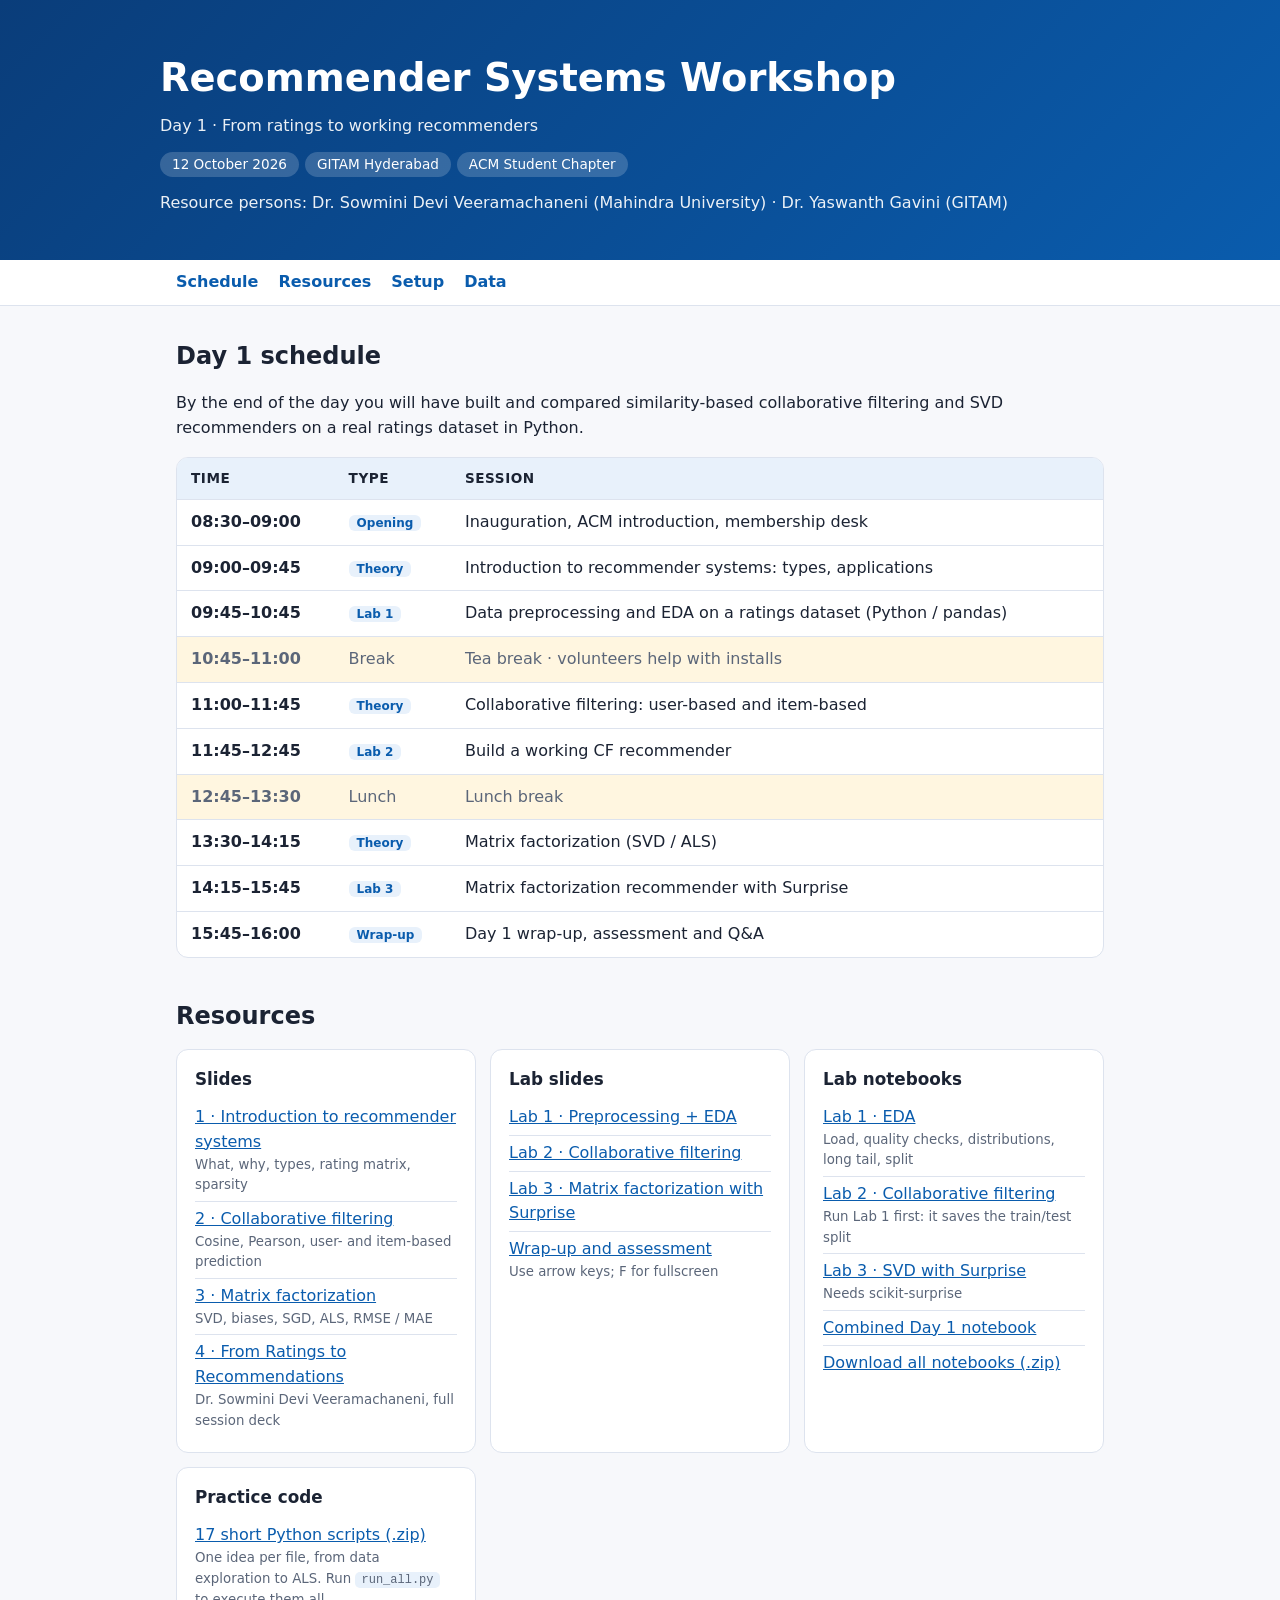
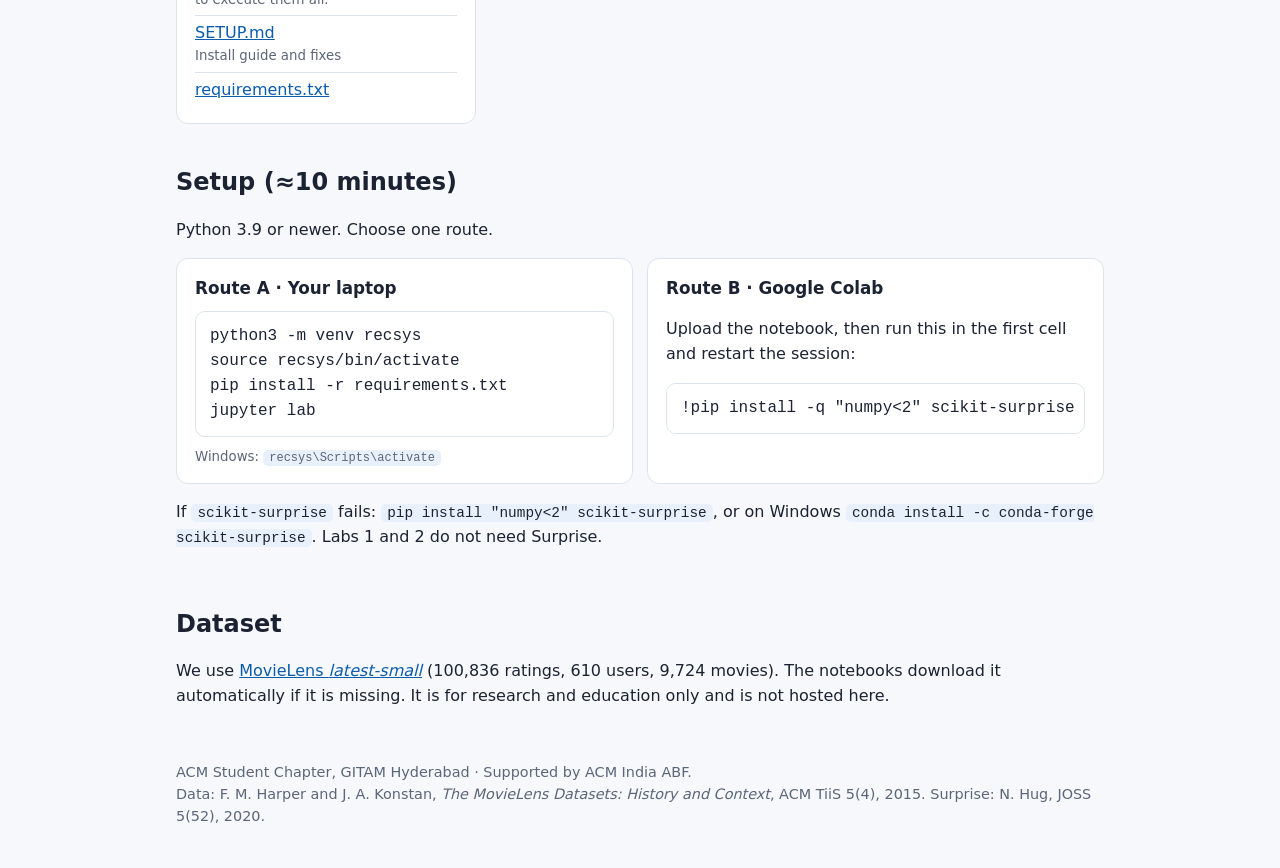
==== index.html @ 69b811d4 "Recommender Systems Workshop Day 1 site Co-Authored-By: Claude Sonnet 5.5 <noreply@anthropic.com>" ====
<!doctype html>
<html lang="en">
<head>
<meta charset="utf-8">
<meta name="viewport" content="width=device-width, initial-scale=1">
<title>Recommender Systems Workshop · Day 1</title>
<style>
:root{--bg:#f7f8fb;--card:#fff;--ink:#1b2333;--mute:#5b6679;--acc:#0a5cad;--acc2:#e8f1fb;--line:#dde3ee;--brk:#fff6e0}
@media (prefers-color-scheme:dark){:root{--bg:#0f1420;--card:#171e2e;--ink:#e8ecf4;--mute:#9aa6bc;--acc:#6db1ff;--acc2:#1a2a44;--line:#2a3550;--brk:#2b2614}}
*{box-sizing:border-box}
body{margin:0;background:var(--bg);color:var(--ink);font:16px/1.55 system-ui,-apple-system,Segoe UI,Roboto,sans-serif}
header{background:linear-gradient(135deg,#0a3d7a,#0a5cad);color:#fff;padding:48px 16px 40px}
.w{max-width:960px;margin:0 auto;padding:0 16px}
header .w{padding:0}
h1{margin:0 0 6px;font-size:clamp(1.6rem,4vw,2.4rem)}
header p{margin:4px 0;opacity:.92}
.pill{display:inline-block;background:rgba(255,255,255,.18);border-radius:99px;padding:2px 12px;font-size:.85rem;margin:10px 6px 0 0}
nav{position:sticky;top:0;background:var(--card);border-bottom:1px solid var(--line);z-index:5}
nav .w{display:flex;gap:20px;padding:10px 16px;overflow-x:auto}
nav a{color:var(--acc);text-decoration:none;font-weight:600;white-space:nowrap}
section{padding:32px 0 8px}
h2{margin:0 0 14px;font-size:1.5rem}
.tw{overflow-x:auto;background:var(--card);border:1px solid var(--line);border-radius:12px}
table{border-collapse:collapse;width:100%;min-width:620px}
th,td{text-align:left;padding:10px 14px;border-bottom:1px solid var(--line);vertical-align:top}
th{background:var(--acc2);font-size:.85rem;text-transform:uppercase;letter-spacing:.04em}
tr:last-child td{border-bottom:0}
td.t{white-space:nowrap;font-variant-numeric:tabular-nums;font-weight:600}
tr.brk td{background:var(--brk);color:var(--mute)}
.tag{font-size:.75rem;border-radius:6px;padding:1px 8px;background:var(--acc2);color:var(--acc);font-weight:600;white-space:nowrap}
.grid{display:grid;grid-template-columns:repeat(auto-fit,minmax(270px,1fr));gap:14px}
.card{background:var(--card);border:1px solid var(--line);border-radius:12px;padding:16px 18px}
.card h3{margin:0 0 8px;font-size:1.05rem}
.card ul{margin:0;padding-left:0;list-style:none}
.card li{padding:5px 0;border-top:1px solid var(--line)}
.card li:first-child{border-top:0}
.card small{color:var(--mute);display:block}
a{color:var(--acc)}
code{background:var(--acc2);padding:1px 6px;border-radius:5px;font-size:.9em}
pre{background:var(--card);border:1px solid var(--line);border-radius:10px;padding:12px 14px;overflow-x:auto;margin:10px 0}
footer{padding:28px 16px 40px;color:var(--mute);font-size:.9rem}
</style>
</head>
<body>
<header><div class="w">
  <h1>Recommender Systems Workshop</h1>
  <p>Day 1 · From ratings to working recommenders</p>
  <span class="pill">12 October 2026</span><span class="pill">GITAM Hyderabad</span><span class="pill">ACM Student Chapter</span>
  <p style="margin-top:14px">Resource persons: Dr. Sowmini Devi Veeramachaneni (Mahindra University) · Dr. Yaswanth Gavini (GITAM)</p>
</div></header>
<nav><div class="w"><a href="#schedule">Schedule</a><a href="#resources">Resources</a><a href="#setup">Setup</a><a href="#data">Data</a></div></nav>

<main class="w">
<section id="schedule">
  <h2>Day 1 schedule</h2>
  <p>By the end of the day you will have built and compared similarity-based collaborative filtering and SVD recommenders on a real ratings dataset in Python.</p>
  <div class="tw"><table>
    <tr><th>Time</th><th>Type</th><th>Session</th></tr>
    <tr><td class="t">08:30–09:00</td><td><span class="tag">Opening</span></td><td>Inauguration, ACM introduction, membership desk</td></tr>
    <tr><td class="t">09:00–09:45</td><td><span class="tag">Theory</span></td><td>Introduction to recommender systems: types, applications</td></tr>
    <tr><td class="t">09:45–10:45</td><td><span class="tag">Lab 1</span></td><td>Data preprocessing and EDA on a ratings dataset (Python / pandas)</td></tr>
    <tr class="brk"><td class="t">10:45–11:00</td><td>Break</td><td>Tea break · volunteers help with installs</td></tr>
    <tr><td class="t">11:00–11:45</td><td><span class="tag">Theory</span></td><td>Collaborative filtering: user-based and item-based</td></tr>
    <tr><td class="t">11:45–12:45</td><td><span class="tag">Lab 2</span></td><td>Build a working CF recommender</td></tr>
    <tr class="brk"><td class="t">12:45–13:30</td><td>Lunch</td><td>Lunch break</td></tr>
    <tr><td class="t">13:30–14:15</td><td><span class="tag">Theory</span></td><td>Matrix factorization (SVD / ALS)</td></tr>
    <tr><td class="t">14:15–15:45</td><td><span class="tag">Lab 3</span></td><td>Matrix factorization recommender with Surprise</td></tr>
    <tr><td class="t">15:45–16:00</td><td><span class="tag">Wrap-up</span></td><td>Day 1 wrap-up, assessment and Q&amp;A</td></tr>
  </table></div>
</section>

<section id="resources">
  <h2>Resources</h2>
  <div class="grid">
    <div class="card"><h3>Slides</h3><ul>
      <li><a href="resources/theory/01_intro_recsys.pdf">1 · Introduction to recommender systems</a><small>What, why, types, rating matrix, sparsity</small></li>
      <li><a href="resources/theory/02_collaborative_filtering.pdf">2 · Collaborative filtering</a><small>Cosine, Pearson, user- and item-based prediction</small></li>
      <li><a href="resources/theory/03_matrix_factorization.pdf">3 · Matrix factorization</a><small>SVD, biases, SGD, ALS, RMSE / MAE</small></li>
      <li><a href="resources/theory/04_Ratings_to_Recommendations_Sowmini.pdf">4 · From Ratings to Recommendations</a><small>Dr. Sowmini Devi Veeramachaneni, full session deck</small></li>
    </ul></div>
    <div class="card"><h3>Lab slides</h3><ul>
      <li><a href="labs/lab1.html">Lab 1 · Preprocessing + EDA</a></li>
      <li><a href="labs/lab2.html">Lab 2 · Collaborative filtering</a></li>
      <li><a href="labs/lab3.html">Lab 3 · Matrix factorization with Surprise</a></li>
      <li><a href="labs/wrapup.html">Wrap-up and assessment</a><small>Use arrow keys; F for fullscreen</small></li>
    </ul></div>
    <div class="card"><h3>Lab notebooks</h3><ul>
      <li><a href="resources/notebooks/Lab1_EDA.ipynb">Lab 1 · EDA</a><small>Load, quality checks, distributions, long tail, split</small></li>
      <li><a href="resources/notebooks/Lab2_Collaborative_Filtering.ipynb">Lab 2 · Collaborative filtering</a><small>Run Lab 1 first: it saves the train/test split</small></li>
      <li><a href="resources/notebooks/Lab3_Matrix_Factorization_SVD.ipynb">Lab 3 · SVD with Surprise</a><small>Needs scikit-surprise</small></li>
      <li><a href="resources/notebooks/Day1_Recommender.ipynb">Combined Day 1 notebook</a></li>
      <li><a href="resources/notebooks/student_notebooks.zip">Download all notebooks (.zip)</a></li>
    </ul></div>
    <div class="card"><h3>Practice code</h3><ul>
      <li><a href="resources/code/recsys_simple_code.zip">17 short Python scripts (.zip)</a><small>One idea per file, from data exploration to ALS. Run <code>run_all.py</code> to execute them all.</small></li>
      <li><a href="resources/SETUP.md">SETUP.md</a><small>Install guide and fixes</small></li>
      <li><a href="resources/requirements.txt">requirements.txt</a></li>
    </ul></div>
  </div>
</section>

<section id="setup">
  <h2>Setup (≈10 minutes)</h2>
  <p>Python 3.9 or newer. Choose one route.</p>
  <div class="grid">
    <div class="card"><h3>Route A · Your laptop</h3>
<pre>python3 -m venv recsys
source recsys/bin/activate
pip install -r requirements.txt
jupyter lab</pre>
      <small>Windows: <code>recsys\Scripts\activate</code></small></div>
    <div class="card"><h3>Route B · Google Colab</h3>
      <p>Upload the notebook, then run this in the first cell and restart the session:</p>
<pre>!pip install -q "numpy&lt;2" scikit-surprise</pre></div>
  </div>
  <p>If <code>scikit-surprise</code> fails: <code>pip install "numpy&lt;2" scikit-surprise</code>, or on Windows <code>conda install -c conda-forge scikit-surprise</code>. Labs 1 and 2 do not need Surprise.</p>
</section>

<section id="data">
  <h2>Dataset</h2>
  <p>We use <a href="https://grouplens.org/datasets/movielens/">MovieLens <em>latest-small</em></a> (100,836 ratings, 610 users, 9,724 movies). The notebooks download it automatically if it is missing. It is for research and education only and is not hosted here.</p>
</section>
</main>

<footer><div class="w">
  ACM Student Chapter, GITAM Hyderabad · Supported by ACM India ABF.<br>
  Data: F. M. Harper and J. A. Konstan, <em>The MovieLens Datasets: History and Context</em>, ACM TiiS 5(4), 2015. Surprise: N. Hug, JOSS 5(52), 2020.
</div></footer>
</body>
</html>
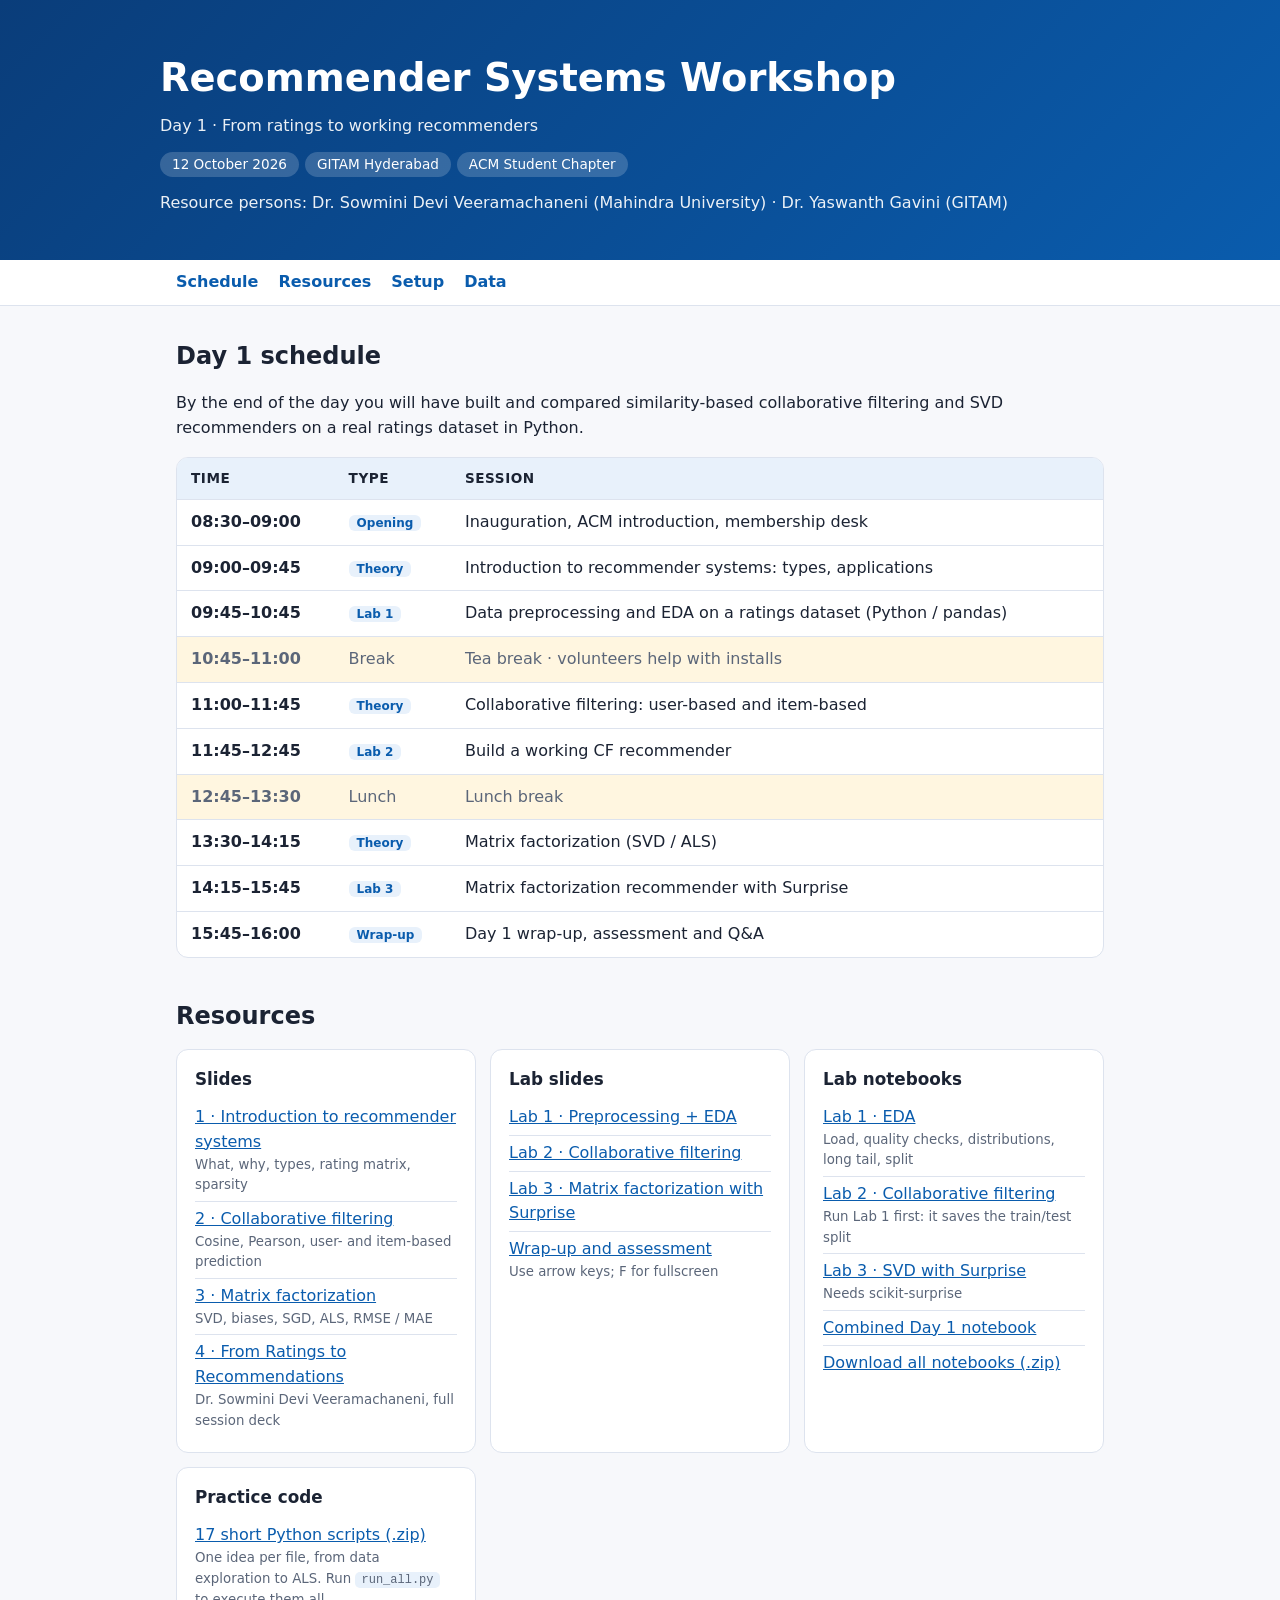
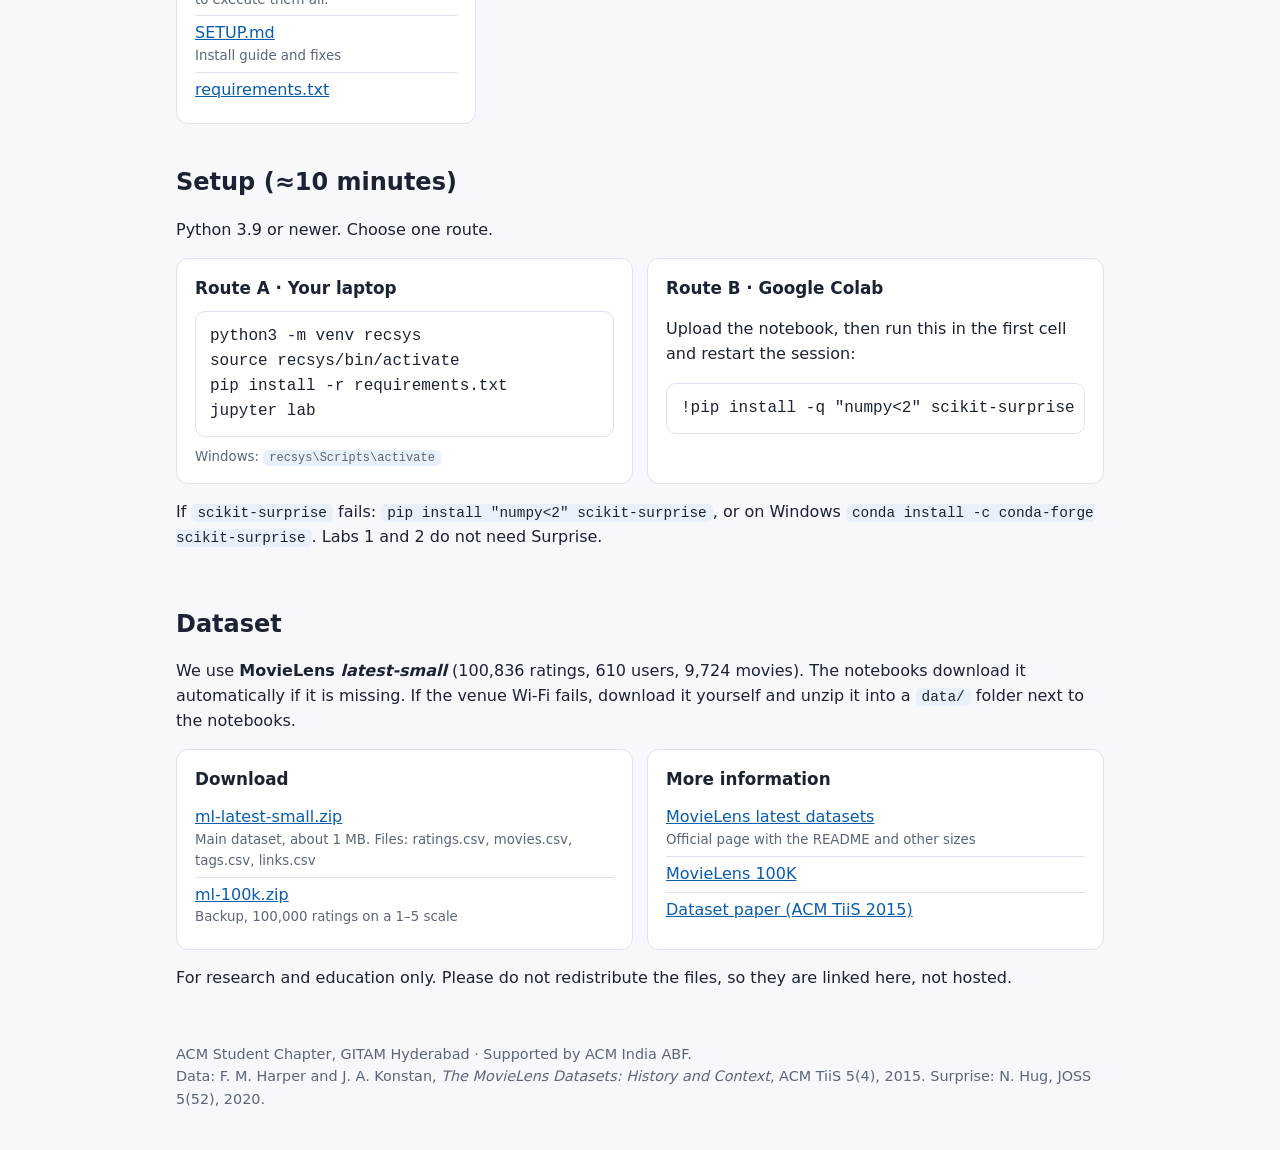
==== commit b2cb9776: "Add dataset download links Co-Authored-By: Claude Sonnet 5.5 <noreply@anthropic.com>" ====
--- a/index.html
+++ b/index.html
@@ -118,7 +118,19 @@
 
 <section id="data">
   <h2>Dataset</h2>
-  <p>We use <a href="https://grouplens.org/datasets/movielens/">MovieLens <em>latest-small</em></a> (100,836 ratings, 610 users, 9,724 movies). The notebooks download it automatically if it is missing. It is for research and education only and is not hosted here.</p>
+  <p>We use <strong>MovieLens <em>latest-small</em></strong> (100,836 ratings, 610 users, 9,724 movies). The notebooks download it automatically if it is missing. If the venue Wi-Fi fails, download it yourself and unzip it into a <code>data/</code> folder next to the notebooks.</p>
+  <div class="grid">
+    <div class="card"><h3>Download</h3><ul>
+      <li><a href="https://files.grouplens.org/datasets/movielens/ml-latest-small.zip">ml-latest-small.zip</a><small>Main dataset, about 1 MB. Files: ratings.csv, movies.csv, tags.csv, links.csv</small></li>
+      <li><a href="https://files.grouplens.org/datasets/movielens/ml-100k.zip">ml-100k.zip</a><small>Backup, 100,000 ratings on a 1–5 scale</small></li>
+    </ul></div>
+    <div class="card"><h3>More information</h3><ul>
+      <li><a href="https://grouplens.org/datasets/movielens/latest/">MovieLens latest datasets</a><small>Official page with the README and other sizes</small></li>
+      <li><a href="https://grouplens.org/datasets/movielens/100k/">MovieLens 100K</a></li>
+      <li><a href="https://doi.org/10.1145/2827872">Dataset paper (ACM TiiS 2015)</a></li>
+    </ul></div>
+  </div>
+  <p>For research and education only. Please do not redistribute the files, so they are linked here, not hosted.</p>
 </section>
 </main>
 
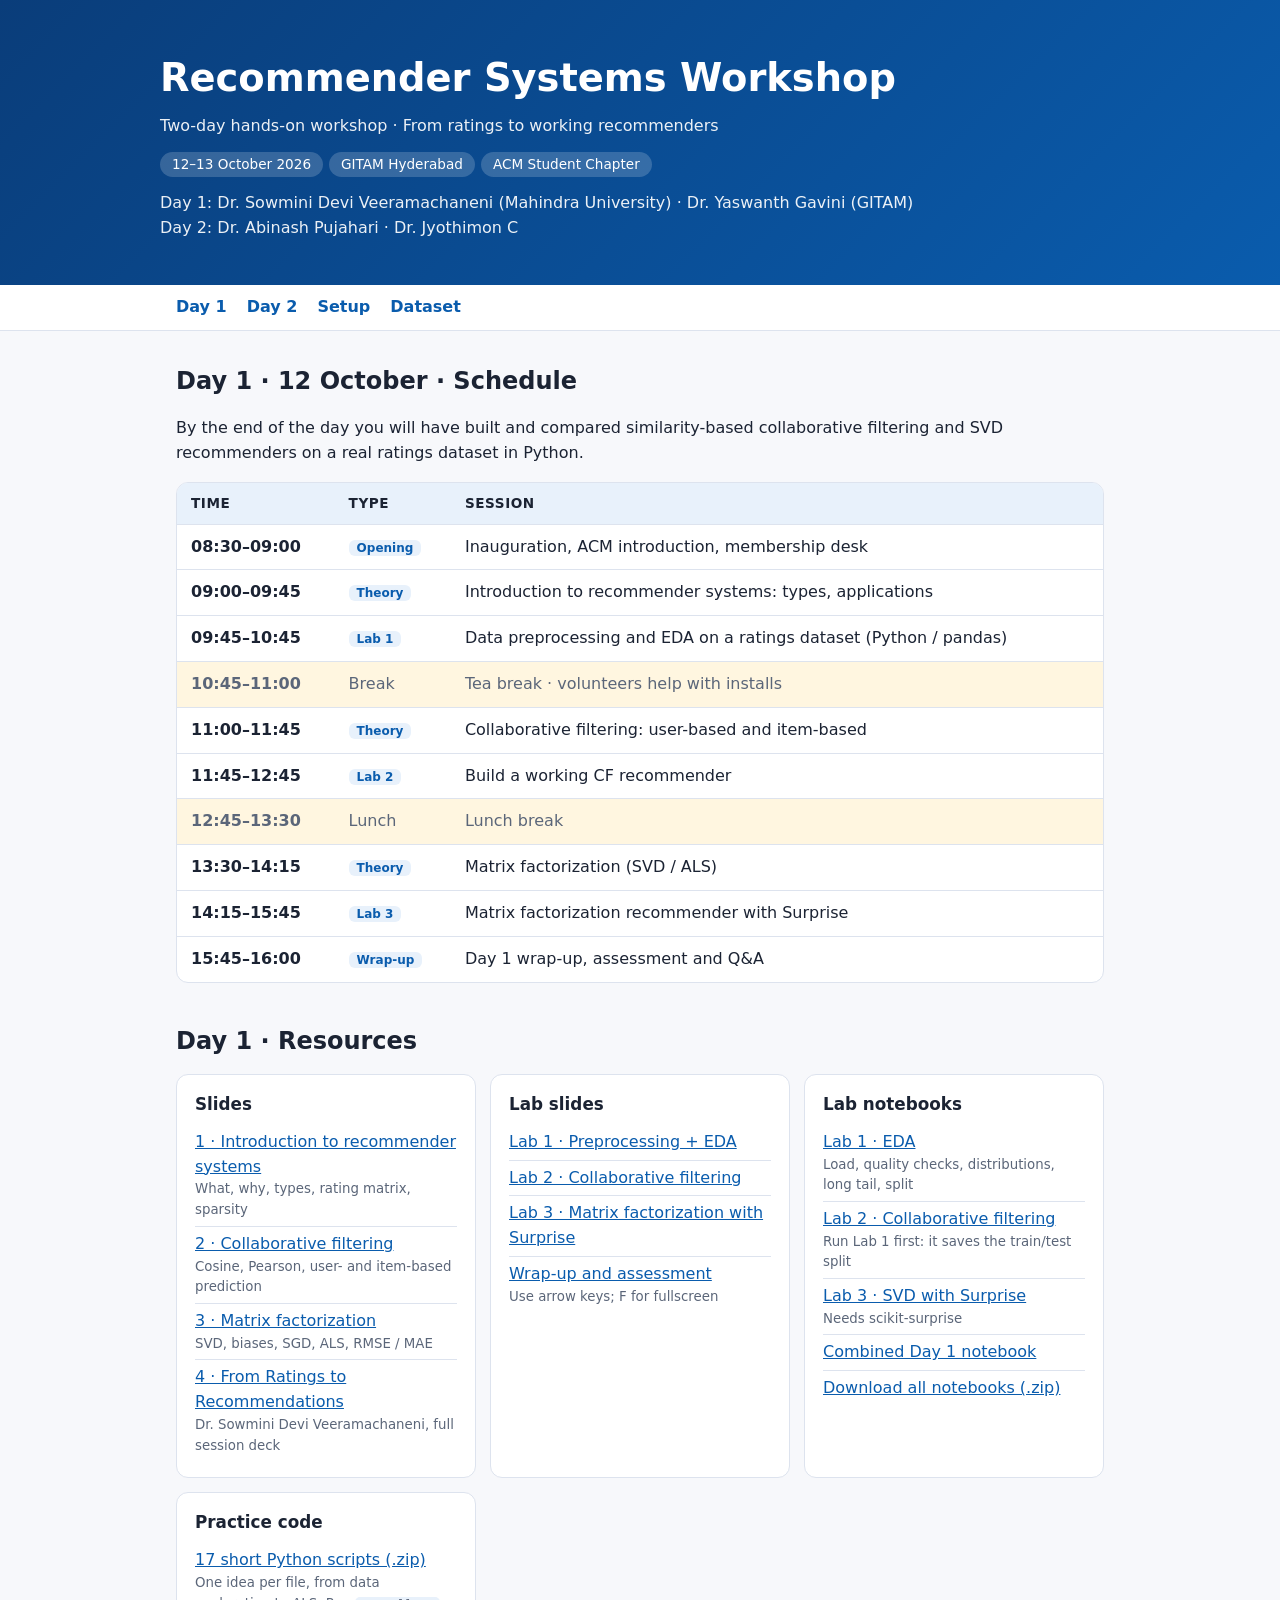
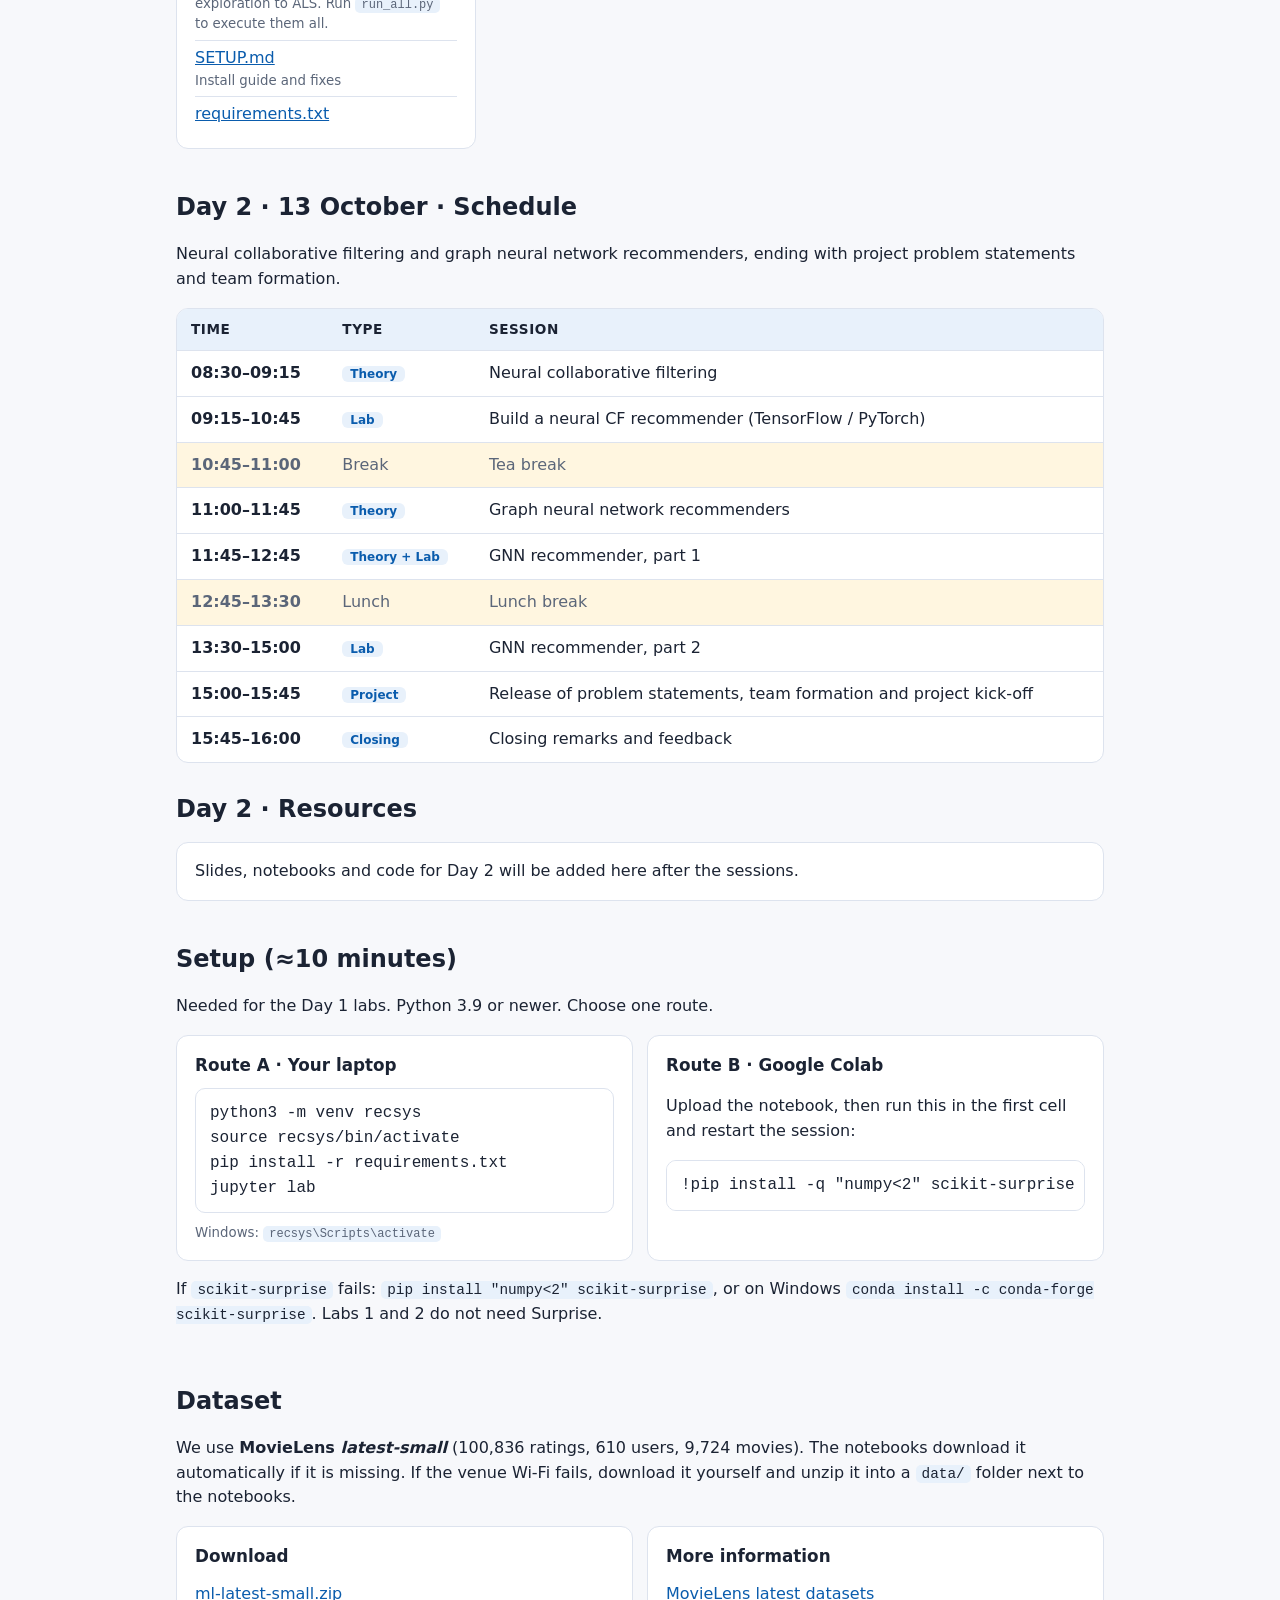
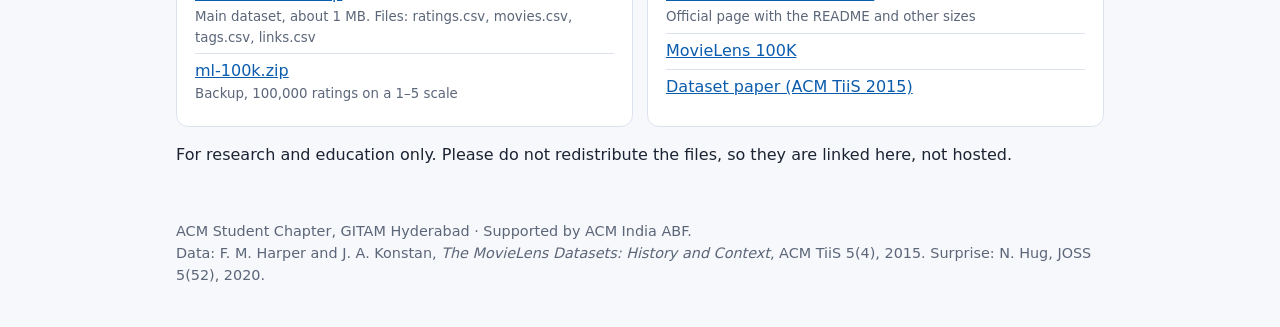
==== commit 77e26823: "Add Day 2 schedule; resources to follow Co-Authored-By: Claude Sonnet 5.5 <noreply@anthropic.com>" ====
--- a/index.html
+++ b/index.html
@@ -44,15 +44,15 @@
 <body>
 <header><div class="w">
   <h1>Recommender Systems Workshop</h1>
-  <p>Day 1 · From ratings to working recommenders</p>
-  <span class="pill">12 October 2026</span><span class="pill">GITAM Hyderabad</span><span class="pill">ACM Student Chapter</span>
-  <p style="margin-top:14px">Resource persons: Dr. Sowmini Devi Veeramachaneni (Mahindra University) · Dr. Yaswanth Gavini (GITAM)</p>
+  <p>Two-day hands-on workshop · From ratings to working recommenders</p>
+  <span class="pill">12–13 October 2026</span><span class="pill">GITAM Hyderabad</span><span class="pill">ACM Student Chapter</span>
+  <p style="margin-top:14px">Day 1: Dr. Sowmini Devi Veeramachaneni (Mahindra University) · Dr. Yaswanth Gavini (GITAM)<br>Day 2: Dr. Abinash Pujahari · Dr. Jyothimon C</p>
 </div></header>
-<nav><div class="w"><a href="#schedule">Schedule</a><a href="#resources">Resources</a><a href="#setup">Setup</a><a href="#data">Data</a></div></nav>
+<nav><div class="w"><a href="#day1">Day 1</a><a href="#day2">Day 2</a><a href="#setup">Setup</a><a href="#data">Dataset</a></div></nav>
 
 <main class="w">
-<section id="schedule">
-  <h2>Day 1 schedule</h2>
+<section id="day1">
+  <h2>Day 1 · 12 October · Schedule</h2>
   <p>By the end of the day you will have built and compared similarity-based collaborative filtering and SVD recommenders on a real ratings dataset in Python.</p>
   <div class="tw"><table>
     <tr><th>Time</th><th>Type</th><th>Session</th></tr>
@@ -69,8 +69,8 @@
   </table></div>
 </section>
 
-<section id="resources">
-  <h2>Resources</h2>
+<section id="day1-resources">
+  <h2>Day 1 · Resources</h2>
   <div class="grid">
     <div class="card"><h3>Slides</h3><ul>
       <li><a href="resources/theory/01_intro_recsys.pdf">1 · Introduction to recommender systems</a><small>What, why, types, rating matrix, sparsity</small></li>
@@ -99,9 +99,28 @@
   </div>
 </section>
 
+<section id="day2">
+  <h2>Day 2 · 13 October · Schedule</h2>
+  <p>Neural collaborative filtering and graph neural network recommenders, ending with project problem statements and team formation.</p>
+  <div class="tw"><table>
+    <tr><th>Time</th><th>Type</th><th>Session</th></tr>
+    <tr><td class="t">08:30–09:15</td><td><span class="tag">Theory</span></td><td>Neural collaborative filtering</td></tr>
+    <tr><td class="t">09:15–10:45</td><td><span class="tag">Lab</span></td><td>Build a neural CF recommender (TensorFlow / PyTorch)</td></tr>
+    <tr class="brk"><td class="t">10:45–11:00</td><td>Break</td><td>Tea break</td></tr>
+    <tr><td class="t">11:00–11:45</td><td><span class="tag">Theory</span></td><td>Graph neural network recommenders</td></tr>
+    <tr><td class="t">11:45–12:45</td><td><span class="tag">Theory + Lab</span></td><td>GNN recommender, part 1</td></tr>
+    <tr class="brk"><td class="t">12:45–13:30</td><td>Lunch</td><td>Lunch break</td></tr>
+    <tr><td class="t">13:30–15:00</td><td><span class="tag">Lab</span></td><td>GNN recommender, part 2</td></tr>
+    <tr><td class="t">15:00–15:45</td><td><span class="tag">Project</span></td><td>Release of problem statements, team formation and project kick-off</td></tr>
+    <tr><td class="t">15:45–16:00</td><td><span class="tag">Closing</span></td><td>Closing remarks and feedback</td></tr>
+  </table></div>
+  <h2 style="margin-top:28px">Day 2 · Resources</h2>
+  <div class="card"><p style="margin:0">Slides, notebooks and code for Day 2 will be added here after the sessions.</p></div>
+</section>
+
 <section id="setup">
   <h2>Setup (≈10 minutes)</h2>
-  <p>Python 3.9 or newer. Choose one route.</p>
+  <p>Needed for the Day 1 labs. Python 3.9 or newer. Choose one route.</p>
   <div class="grid">
     <div class="card"><h3>Route A · Your laptop</h3>
 <pre>python3 -m venv recsys
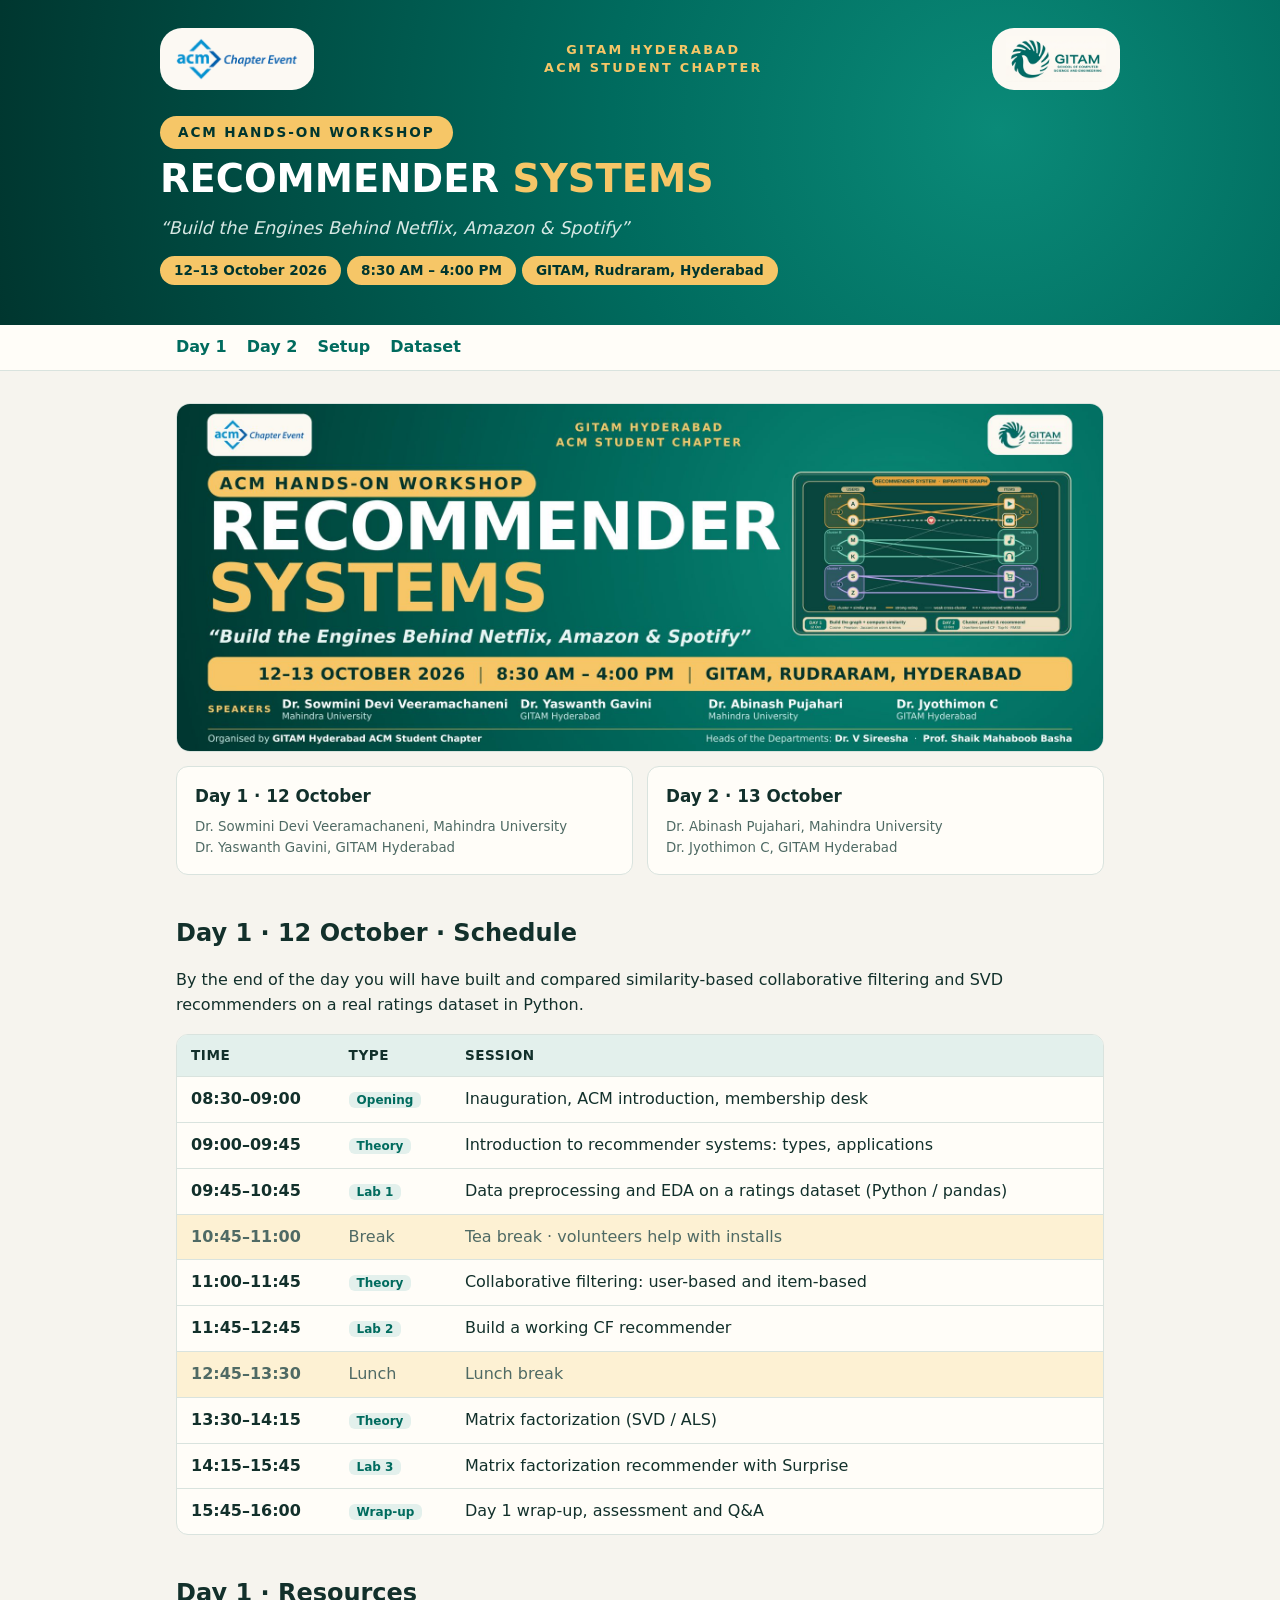
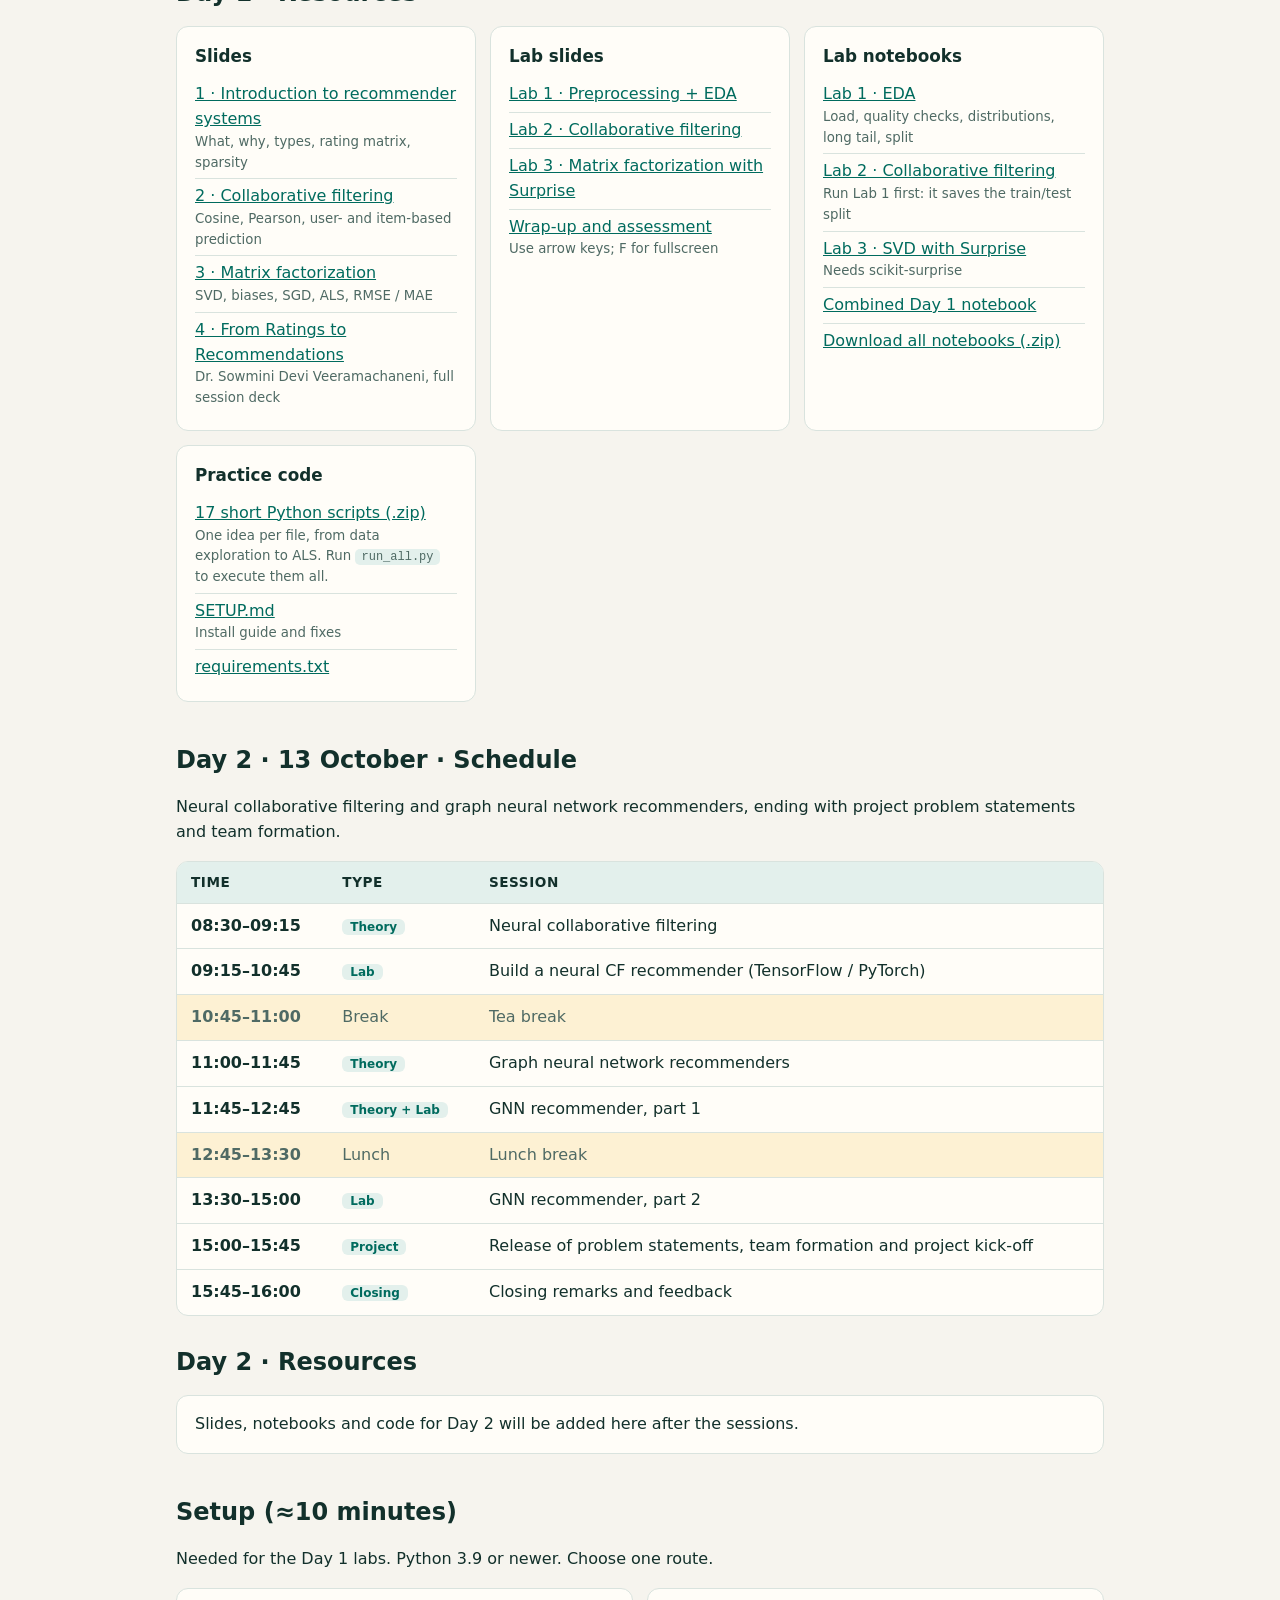
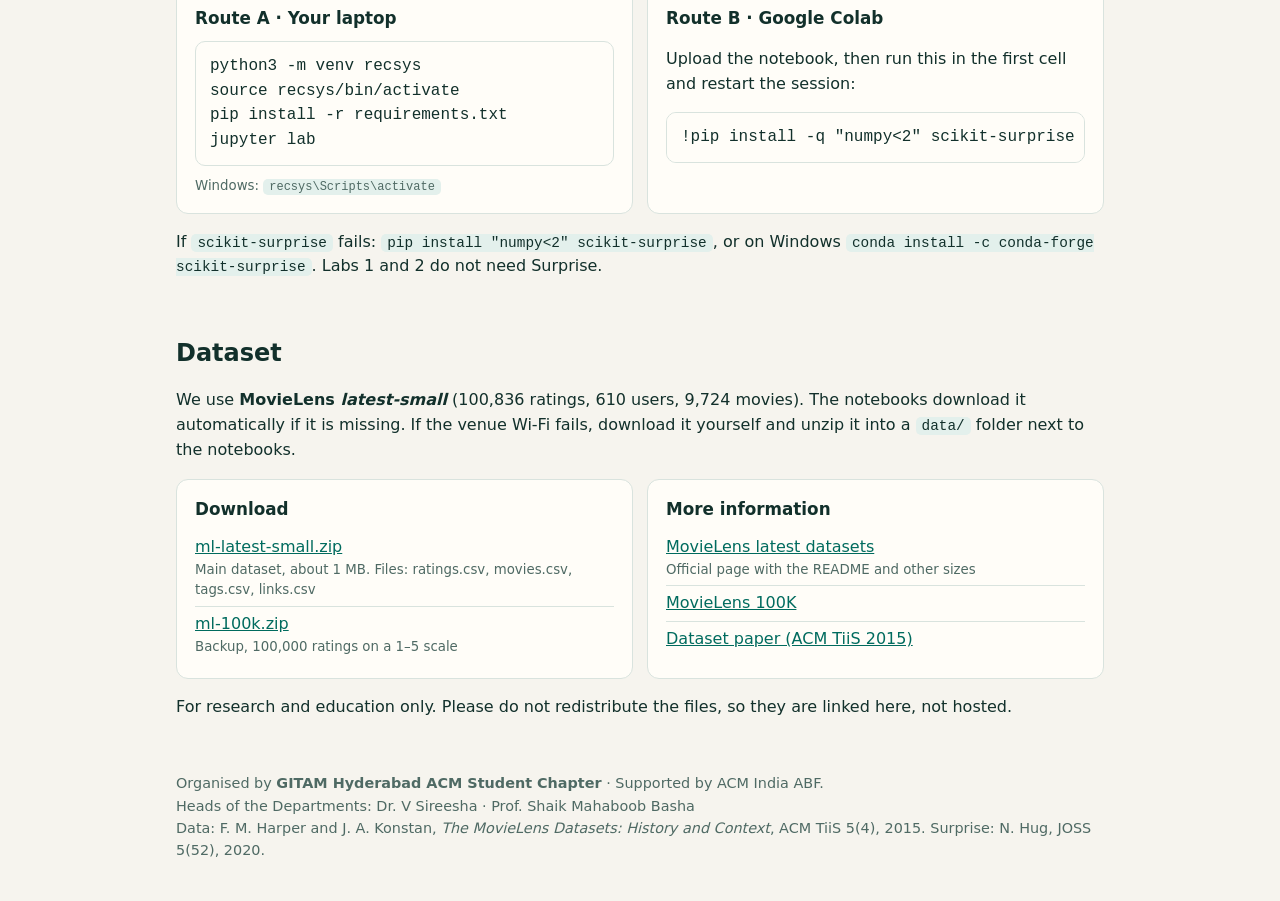
==== commit 9fab0cc2: "Brand page to match workshop poster: teal/gold theme, ACM and GITAM logos, poster, speakers Co-Autho" ====
--- a/index.html
+++ b/index.html
@@ -5,16 +5,27 @@
 <meta name="viewport" content="width=device-width, initial-scale=1">
 <title>Recommender Systems Workshop · Day 1</title>
 <style>
-:root{--bg:#f7f8fb;--card:#fff;--ink:#1b2333;--mute:#5b6679;--acc:#0a5cad;--acc2:#e8f1fb;--line:#dde3ee;--brk:#fff6e0}
-@media (prefers-color-scheme:dark){:root{--bg:#0f1420;--card:#171e2e;--ink:#e8ecf4;--mute:#9aa6bc;--acc:#6db1ff;--acc2:#1a2a44;--line:#2a3550;--brk:#2b2614}}
+:root{--bg:#f6f4ee;--card:#fffdf8;--ink:#12302b;--mute:#4f6a64;--acc:#006b5e;--acc2:#e3f0ec;--line:#d9e3de;--brk:#fdf1d3;--gold:#f6c667;--deep:#00362f}
+@media (prefers-color-scheme:dark){:root{--bg:#0b1f1c;--card:#112b27;--ink:#e8f3f0;--mute:#9bb8b1;--acc:#5fd3bf;--acc2:#16342f;--line:#24453f;--brk:#2e2a14}}
 *{box-sizing:border-box}
 body{margin:0;background:var(--bg);color:var(--ink);font:16px/1.55 system-ui,-apple-system,Segoe UI,Roboto,sans-serif}
-header{background:linear-gradient(135deg,#0a3d7a,#0a5cad);color:#fff;padding:48px 16px 40px}
+header{background:radial-gradient(circle at 78% 40%,#0a8a78 0%,#006b5e 38%,#00362f 100%);color:#fff;padding:28px 16px 40px}
 .w{max-width:960px;margin:0 auto;padding:0 16px}
 header .w{padding:0}
 h1{margin:0 0 6px;font-size:clamp(1.6rem,4vw,2.4rem)}
 header p{margin:4px 0;opacity:.92}
-.pill{display:inline-block;background:rgba(255,255,255,.18);border-radius:99px;padding:2px 12px;font-size:.85rem;margin:10px 6px 0 0}
+.pill{display:inline-block;background:var(--gold);color:var(--deep);border-radius:99px;padding:4px 14px;font-size:.85rem;font-weight:700;margin:10px 6px 0 0}
+.top{display:flex;justify-content:space-between;align-items:center;gap:12px;margin-bottom:26px}
+.logo{background:#fcf9f3;border-radius:22px;padding:8px 14px;display:flex;align-items:center}
+.logo img{height:46px;width:auto;display:block}
+.chap{color:var(--gold);font-weight:700;letter-spacing:.18em;text-transform:uppercase;font-size:.8rem;text-align:center;line-height:1.4}
+.kick{display:inline-block;background:var(--gold);color:var(--deep);font-weight:800;letter-spacing:.14em;padding:6px 18px;border-radius:30px;font-size:.85rem}
+header h1 span{color:var(--gold)}
+.tagline{font-style:italic;font-size:1.1rem;color:#e9f5f2}
+.poster{margin:0 0 8px}
+.poster img{width:100%;height:auto;border-radius:14px;border:1px solid var(--line);display:block}
+.hod{color:var(--mute);font-size:.9rem}
+@media (max-width:560px){.top{flex-wrap:wrap}.chap{order:3;width:100%}.logo{padding:6px 10px;border-radius:16px}.logo img{height:32px}}
 nav{position:sticky;top:0;background:var(--card);border-bottom:1px solid var(--line);z-index:5}
 nav .w{display:flex;gap:20px;padding:10px 16px;overflow-x:auto}
 nav a{color:var(--acc);text-decoration:none;font-weight:600;white-space:nowrap}
@@ -23,7 +34,7 @@
 .tw{overflow-x:auto;background:var(--card);border:1px solid var(--line);border-radius:12px}
 table{border-collapse:collapse;width:100%;min-width:620px}
 th,td{text-align:left;padding:10px 14px;border-bottom:1px solid var(--line);vertical-align:top}
-th{background:var(--acc2);font-size:.85rem;text-transform:uppercase;letter-spacing:.04em}
+th{background:var(--acc2);color:var(--ink);font-size:.85rem;text-transform:uppercase;letter-spacing:.04em}
 tr:last-child td{border-bottom:0}
 td.t{white-space:nowrap;font-variant-numeric:tabular-nums;font-weight:600}
 tr.brk td{background:var(--brk);color:var(--mute)}
@@ -43,14 +54,24 @@
 </head>
 <body>
 <header><div class="w">
-  <h1>Recommender Systems Workshop</h1>
-  <p>Two-day hands-on workshop · From ratings to working recommenders</p>
-  <span class="pill">12–13 October 2026</span><span class="pill">GITAM Hyderabad</span><span class="pill">ACM Student Chapter</span>
-  <p style="margin-top:14px">Day 1: Dr. Sowmini Devi Veeramachaneni (Mahindra University) · Dr. Yaswanth Gavini (GITAM)<br>Day 2: Dr. Abinash Pujahari · Dr. Jyothimon C</p>
+  <div class="top"><div class="logo"><img src="assets/acm_logo.png" alt="ACM Chapter Event"></div>
+    <div class="chap">GITAM Hyderabad<br>ACM Student Chapter</div>
+    <div class="logo"><img src="assets/gitam_logo.png" alt="GITAM School of Computer Science and Engineering"></div></div>
+  <span class="kick">ACM HANDS-ON WORKSHOP</span>
+  <h1>RECOMMENDER <span>SYSTEMS</span></h1>
+  <p class="tagline">&ldquo;Build the Engines Behind Netflix, Amazon &amp; Spotify&rdquo;</p>
+  <span class="pill">12–13 October 2026</span><span class="pill">8:30 AM – 4:00 PM</span><span class="pill">GITAM, Rudraram, Hyderabad</span>
 </div></header>
 <nav><div class="w"><a href="#day1">Day 1</a><a href="#day2">Day 2</a><a href="#setup">Setup</a><a href="#data">Dataset</a></div></nav>
 
 <main class="w">
+<section id="about">
+  <figure class="poster"><img src="assets/poster.jpg" alt="Workshop poster: Recommender Systems, 12–13 October 2026, GITAM Hyderabad"></figure>
+  <div class="grid" style="margin-top:14px">
+    <div class="card"><h3>Day 1 · 12 October</h3><small style="display:block">Dr. Sowmini Devi Veeramachaneni, Mahindra University<br>Dr. Yaswanth Gavini, GITAM Hyderabad</small></div>
+    <div class="card"><h3>Day 2 · 13 October</h3><small style="display:block">Dr. Abinash Pujahari, Mahindra University<br>Dr. Jyothimon C, GITAM Hyderabad</small></div>
+  </div>
+</section>
 <section id="day1">
   <h2>Day 1 · 12 October · Schedule</h2>
   <p>By the end of the day you will have built and compared similarity-based collaborative filtering and SVD recommenders on a real ratings dataset in Python.</p>
@@ -154,7 +175,8 @@
 </main>
 
 <footer><div class="w">
-  ACM Student Chapter, GITAM Hyderabad · Supported by ACM India ABF.<br>
+  Organised by <strong>GITAM Hyderabad ACM Student Chapter</strong> · Supported by ACM India ABF.<br>
+  <span class="hod">Heads of the Departments: Dr. V Sireesha · Prof. Shaik Mahaboob Basha</span><br>
   Data: F. M. Harper and J. A. Konstan, <em>The MovieLens Datasets: History and Context</em>, ACM TiiS 5(4), 2015. Surprise: N. Hug, JOSS 5(52), 2020.
 </div></footer>
 </body>
